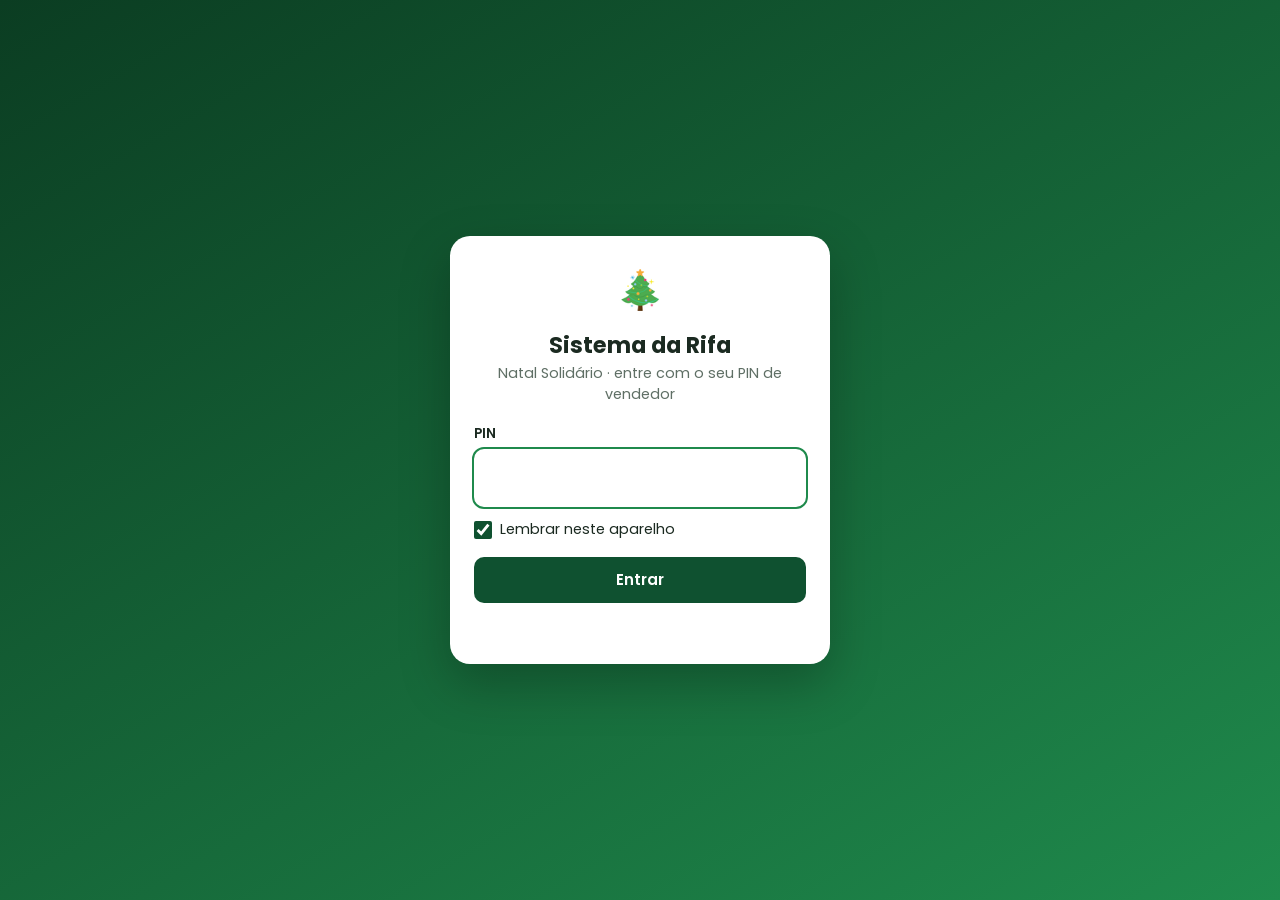
==== admin_panel.html @ fd210bef "Reestrutura a rifa: tema Black November, sistema dos vendedores e e-mail novo - Site: tema Black Nov" ====
<!DOCTYPE html>
<html lang="pt-BR">
<head>
    <meta charset="UTF-8">
    <meta name="viewport" content="width=device-width, initial-scale=1.0">
    <title>Sistema da Rifa</title>
    <meta name="robots" content="noindex, nofollow">
    <meta name="theme-color" content="#0b3d22">
    <link rel="icon" href="assets/favicon.png">
    <link rel="preconnect" href="https://fonts.googleapis.com">
    <link rel="preconnect" href="https://fonts.gstatic.com" crossorigin>
    <link href="https://fonts.googleapis.com/css2?family=Poppins:wght@400;500;600;700&display=swap" rel="stylesheet">
    <link rel="stylesheet" href="admin.css">
</head>
<body>
    <!-- LOGIN -->
    <main class="login" id="tela-login">
        <form class="login-box" id="form-login" novalidate>
            <img src="assets/favicon.png" alt="" width="48" height="48">
            <h1>Sistema da Rifa</h1>
            <p class="muted">Natal Solidário · entre com o seu PIN de vendedor</p>
            <label class="campo">
                <span>PIN</span>
                <input type="password" id="pin" inputmode="numeric" autocomplete="current-password" maxlength="12" required>
            </label>
            <label class="check"><input type="checkbox" id="lembrar" checked> Lembrar neste aparelho</label>
            <button type="submit" class="btn btn-prim largo" id="btn-entrar">Entrar</button>
            <p class="msg" id="login-msg" role="alert"></p>
        </form>
    </main>

    <!-- SISTEMA -->
    <div class="app" id="app" hidden>
      <div class="barra">
        <header class="topo">
            <div class="quem">
                <span class="ola">Olá,</span> <b id="quem-nome"></b>
                <span class="pill" id="quem-perfil"></span>
            </div>
            <div class="topo-dir">
                <span class="prog-mini" id="prog-mini" title="Números com dono"></span>
                <button type="button" class="sync" id="btn-sync" aria-label="Sincronizar">
                    <svg viewBox="0 0 24 24" width="18" height="18" fill="none" stroke="currentColor" stroke-width="2.2" stroke-linecap="round" stroke-linejoin="round" aria-hidden="true"><path d="M20 11a8 8 0 0 0-14.3-4.9L4 8"/><path d="M4 3v5h5"/><path d="M4 13a8 8 0 0 0 14.3 4.9L20 16"/><path d="M20 21v-5h-5"/></svg>
                    <span id="sync-txt">Sincronizar</span>
                </button>
                <button type="button" class="btn btn-sec peq" id="btn-sair">Sair</button>
            </div>
        </header>

        <nav class="abas" role="tablist">
            <button type="button" role="tab" data-aba="venda" aria-selected="true">Novo cadastro</button>
            <button type="button" role="tab" data-aba="vendas" aria-selected="false"><span id="aba-vendas-txt">Meus cadastros</span></button>
            <button type="button" role="tab" data-aba="ranking" aria-selected="false">Ranking</button>
            <button type="button" role="tab" data-aba="equipe" aria-selected="false" id="aba-btn-equipe" hidden>Equipe</button>
        </nav>
      </div>

        <!-- NOVO CADASTRO -->
        <section class="painel" id="aba-venda" role="tabpanel">
            <form id="form-venda" class="cartao" novalidate>
                <h2>Participante</h2>
                <div class="grid2">
                    <label class="campo"><span>Nome completo *</span><input type="text" id="v-nome" autocomplete="off" required maxlength="120"></label>
                    <label class="campo"><span>Telefone (WhatsApp) *</span><input type="tel" id="v-telefone" inputmode="tel" autocomplete="off" required placeholder="(32) 99999-9999"></label>
                    <label class="campo"><span>E-mail <small>(opcional, recebe confirmação)</small></span><input type="email" id="v-email" autocomplete="off" maxlength="120"></label>
                    <label class="campo"><span>Data de nascimento *</span><input type="date" id="v-nasc" required></label>
                </div>
                <p class="dica">Telefone ou e-mail + nascimento é o que a pessoa usa para consultar os números no site.</p>

                <h2>Números</h2>
                <div class="campo">
                    <span id="qtd-rot">Quantos números a pessoa vai escolher? *</span>
                    <div class="qtd" role="group" aria-labelledby="qtd-rot">
                        <button type="button" class="btn btn-sec" id="qtd-menos" aria-label="Diminuir">−</button>
                        <input type="number" id="v-qtd" inputmode="numeric" min="1" max="50" step="1" placeholder="0" aria-labelledby="qtd-rot">
                        <button type="button" class="btn btn-sec" id="qtd-mais" aria-label="Aumentar">+</button>
                    </div>
                </div>
                <label class="campo">
                    <span>Números escolhidos * <small>(toque na grade ou digite: 12, 15, 40-42)</small></span>
                    <input type="text" id="v-numeros" inputmode="numeric" autocomplete="off" placeholder="Escolha na grade abaixo">
                </label>
                <div class="chips" id="chips" aria-live="polite"></div>
                <button type="button" class="btn btn-sec peq" id="btn-grade" aria-expanded="true">Fechar grade</button>
                <div class="mini-grade" id="mini-grade"></div>

                <div class="resumo">
                    <span id="resumo">Informe a quantidade de números</span>
                    <button type="submit" class="btn btn-prim" id="btn-registrar" disabled>Registrar</button>
                </div>
                <p class="msg" id="venda-msg" role="alert"></p>
            </form>

            <div class="cartao sucesso" id="sucesso" hidden>
                <div class="ok-ic">✓</div>
                <h2>Cadastro feito!</h2>
                <p id="sucesso-txt"></p>
                <p class="aviso" id="sucesso-aviso" hidden></p>
                <div class="botoes">
                    <button type="button" class="btn btn-prim" id="btn-nova">Novo cadastro</button>
                    <button type="button" class="btn btn-sec" id="btn-mesmo">Mais números p/ a mesma pessoa</button>
                </div>
            </div>
        </section>

        <!-- CADASTROS -->
        <section class="painel" id="aba-vendas" role="tabpanel" hidden>
            <div class="kpis" id="kpis"></div>
            <div class="filtros cartao">
                <input type="search" id="f-busca" placeholder="Nome, telefone ou nº" aria-label="Buscar cadastros">
                <div class="fchips" id="f-status" role="group" aria-label="Filtrar por situação">
                    <button type="button" data-st="" aria-pressed="true">Todos</button>
                    <button type="button" data-st="ATIVO" aria-pressed="false">Ativos</button>
                    <button type="button" data-st="CANCELADO" aria-pressed="false">Cancelados</button>
                </div>
                <select id="f-vendedor" aria-label="Filtrar por vendedor" hidden><option value="">Todos os vendedores</option></select>
                <button type="button" class="btn btn-sec peq" id="btn-csv" hidden>Exportar CSV</button>
            </div>
            <p class="contagem muted" id="contagem"></p>
            <div class="lista" id="lista"></div>
        </section>

        <!-- RANKING -->
        <section class="painel" id="aba-ranking" role="tabpanel" hidden>
            <div class="cartao">
                <h2>Ranking de vendedores</h2>
                <p class="muted">Números cadastrados por cada vendedor (sem os cancelados) e quantas pessoas.</p>
                <ol class="ranking" id="ranking"></ol>
            </div>
        </section>

        <!-- EQUIPE (só admin) -->
        <section class="painel" id="aba-equipe" role="tabpanel" hidden>
            <form class="cartao" id="form-equipe" novalidate>
                <h2>Cadastrar pessoa da equipe</h2>
                <div class="equipe-form">
                    <label class="campo"><span>Nome *</span><input type="text" id="u-nome" autocomplete="off" maxlength="60" placeholder="Ex.: Maria Silva"></label>
                    <label class="campo"><span>Perfil</span>
                        <select id="u-perfil">
                            <option value="vendedor">Vendedor</option>
                            <option value="admin">Administrador</option>
                        </select>
                    </label>
                    <button type="submit" class="btn btn-prim" id="btn-add-user">Cadastrar</button>
                </div>
                <p class="dica">O sistema gera um PIN de 6 dígitos. Ele aparece só uma vez: repasse para a pessoa na hora.</p>
                <p class="msg" id="equipe-msg" role="alert"></p>
            </form>

            <div class="cartao pin-novo" id="pin-novo" hidden>
                <p class="muted" id="pin-novo-quem"></p>
                <p class="pin-num" id="pin-novo-num"></p>
                <p class="dica">Este PIN não aparece de novo. Se perder, gere um novo na lista abaixo.</p>
                <div class="botoes">
                    <button type="button" class="btn btn-prim" id="btn-pin-copiar">Copiar mensagem</button>
                    <a class="btn btn-sec" id="btn-pin-zap" target="_blank" rel="noopener">Enviar pelo WhatsApp</a>
                    <button type="button" class="btn btn-sec" id="btn-pin-ok">Pronto</button>
                </div>
            </div>

            <div class="cartao">
                <h2>Equipe</h2>
                <p class="muted">Quem está desativado não consegue entrar, mas os cadastros dele continuam valendo.</p>
                <div class="equipe-lista" id="equipe-lista"></div>
            </div>
        </section>
    </div>

    <div class="toast" id="toast" role="status" hidden></div>

    <script src="config.js"></script>
    <script src="api.js"></script>
    <script src="admin.js"></script>
</body>
</html>
---- admin.css ----
:root {
    --verde-900: #062814;
    --verde-800: #0b3d22;
    --verde-700: #0f5130;
    --verde-500: #1f8a4c;
    --verde-100: #e4f4ea;
    --ouro: #ffc83d;
    --amarelo: #b7791f;
    --amarelo-bg: #fdf3dc;
    --vermelho: #c0392b;
    --vermelho-bg: #fdecea;
    --fundo: #f3f6f4;
    --cartao: #ffffff;
    --borda: #dfe7e2;
    --texto: #1b2a21;
    --muted: #5f6f65;
    --raio: 14px;
    --sombra: 0 1px 2px rgba(16, 40, 24, .06), 0 2px 8px rgba(16, 40, 24, .05);
}
* { box-sizing: border-box; margin: 0; padding: 0; }
[hidden] { display: none !important; }
body { font-family: 'Poppins', system-ui, -apple-system, 'Segoe UI', Roboto, sans-serif; background: var(--fundo); color: var(--texto); line-height: 1.5; -webkit-font-smoothing: antialiased; min-height: 100vh; }
.muted { color: var(--muted); }
small { font-weight: 400; color: var(--muted); }
h2 { font-size: 1.05rem; font-weight: 700; margin-bottom: 10px; }
h2:not(:first-child) { margin-top: 18px; }

/* botões e campos */
.btn { display: inline-flex; align-items: center; justify-content: center; gap: 6px; border: 1px solid transparent; border-radius: 10px; padding: 11px 18px; font: inherit; font-weight: 600; font-size: .95rem; cursor: pointer; text-decoration: none; transition: filter .15s; }
.btn:hover { filter: brightness(.96); }
.btn:disabled { opacity: .5; cursor: not-allowed; }
.btn-prim { background: var(--verde-700); color: #fff; }
.btn-sec { background: #fff; color: var(--texto); border-color: var(--borda); }
.btn-ok { background: var(--verde-100); color: var(--verde-700); border-color: #bfe3cc; }
.btn-perigo { background: #fff; color: var(--vermelho); border-color: #f1c4bf; }
.peq { padding: 7px 12px; font-size: .85rem; }
.largo { width: 100%; }
.campo { display: block; margin-bottom: 12px; }
.campo > span { display: block; font-size: .85rem; font-weight: 600; margin-bottom: 5px; }
.campo input, .filtros input, .filtros select { width: 100%; border: 1px solid var(--borda); border-radius: 10px; padding: 11px 12px; font: inherit; font-size: 1rem; color: var(--texto); background: #fff; }
.campo input:focus, .filtros input:focus, .filtros select:focus { outline: 2px solid var(--verde-500); border-color: transparent; }
.check { display: flex; align-items: center; gap: 8px; font-size: .9rem; margin: 4px 0 16px; cursor: pointer; }
.check input { width: 18px; height: 18px; accent-color: var(--verde-700); }
.msg { min-height: 1.4em; margin-top: 10px; font-size: .92rem; font-weight: 500; }
.msg.erro { color: var(--vermelho); }
.msg.ok { color: var(--verde-700); }
.dica { font-size: .82rem; color: var(--muted); margin: -4px 0 4px; }

/* login */
.login { min-height: 100vh; display: grid; place-items: center; padding: 16px; background: linear-gradient(150deg, var(--verde-800), var(--verde-500)); }
.login-box { background: #fff; width: 100%; max-width: 380px; border-radius: 20px; padding: 30px 24px; box-shadow: 0 20px 50px rgba(0, 0, 0, .25); text-align: center; }
.login-box h1 { font-size: 1.4rem; margin-top: 8px; }
.login-box .muted { margin-bottom: 18px; font-size: .9rem; }
.login-box .campo { text-align: left; }
.login-box #pin { font-size: 1.4rem; letter-spacing: .3em; text-align: center; }

/* topo e abas */
.barra { position: sticky; top: 0; z-index: 10; }
.topo { background: var(--verde-800); color: #fff; padding: 12px 16px; display: flex; justify-content: space-between; align-items: center; gap: 10px; }
.quem { display: flex; align-items: center; gap: 6px; flex-wrap: wrap; min-width: 0; }
.quem b { white-space: nowrap; overflow: hidden; text-overflow: ellipsis; max-width: 40vw; }
.ola { opacity: .8; }
.pill { display: inline-block; font-size: .72rem; font-weight: 700; border-radius: 999px; padding: 2px 9px; background: rgba(255, 255, 255, .15); text-transform: uppercase; letter-spacing: .04em; }
.pill.admin { background: var(--ouro); color: var(--verde-900); }
.topo-dir { display: flex; align-items: center; gap: 10px; }
.prog-mini { font-size: .8rem; opacity: .85; white-space: nowrap; }
/* sincronizar: discreto; gira enquanto busca, fica vermelho se falhar */
.sync { display: inline-flex; align-items: center; gap: 6px; border: 1px solid rgba(255, 255, 255, .22); background: rgba(255, 255, 255, .08); color: #fff; border-radius: 999px; padding: 6px 11px; font: inherit; font-size: .78rem; font-weight: 500; cursor: pointer; white-space: nowrap; }
.sync:hover { background: rgba(255, 255, 255, .16); }
.sync svg { flex: none; }
.sync.girando svg { animation: gira 1s linear infinite; }
.sync.girando { cursor: progress; }
.sync.falhou { border-color: #ff9b8f; color: #ffd2cc; }
@keyframes gira { to { transform: rotate(360deg); } }
@media (max-width: 560px) {
    .sync { padding: 7px; }
    .sync span { display: none; } /* só o ícone; o texto continua no title/aria-label */
}
@media (prefers-reduced-motion: reduce) { .sync.girando svg { animation-duration: 2.5s; } }
.abas { display: flex; background: #fff; border-bottom: 1px solid var(--borda); overflow-x: auto; }
.abas button { flex: 1; min-width: max-content; border: 0; background: none; padding: 13px 14px; font: inherit; font-weight: 600; font-size: .92rem; color: var(--muted); cursor: pointer; border-bottom: 3px solid transparent; }
.abas button[aria-selected="true"] { color: var(--verde-700); border-bottom-color: var(--verde-700); }
.painel { max-width: 880px; margin: 0 auto; padding: 16px 16px 60px; }
.cartao { background: var(--cartao); border: 1px solid var(--borda); border-radius: var(--raio); padding: 18px 16px; box-shadow: var(--sombra); }
.cartao + .cartao { margin-top: 12px; }
.grid2 { display: grid; grid-template-columns: 1fr; gap: 0 14px; }
@media (min-width: 640px) { .grid2 { grid-template-columns: 1fr 1fr; } }

/* números */
.chips { display: flex; flex-wrap: wrap; gap: 6px; margin: -2px 0 10px; }
.chip { display: inline-flex; align-items: center; gap: 4px; font-size: .85rem; font-weight: 600; border-radius: 8px; padding: 3px 9px; background: var(--verde-100); color: var(--verde-700); }
.chip.ocupado { background: var(--vermelho-bg); color: var(--vermelho); }
.chip.invalido { background: #eceff1; color: #5d6b72; text-decoration: line-through; }
.chip button { border: 0; background: none; color: inherit; font-size: 1rem; line-height: 1; cursor: pointer; padding: 0 0 0 2px; }
.mini-grade { display: grid; grid-template-columns: repeat(auto-fill, minmax(42px, 1fr)); gap: 5px; max-height: 320px; overflow-y: auto; margin-top: 10px; padding: 2px; border: 1px solid var(--borda); border-radius: 10px; padding: 8px; }
.mini-grade button { aspect-ratio: 1; border: 1px solid #bfe3cc; border-radius: 8px; background: #fff; color: var(--verde-700); font: inherit; font-size: .8rem; font-weight: 600; cursor: pointer; font-variant-numeric: tabular-nums; }
.mini-grade button.sel { background: var(--verde-700); color: #fff; border-color: var(--verde-700); }
.mini-grade button:disabled { background: #eef1ef; color: #a9b4ad; border-color: transparent; cursor: not-allowed; text-decoration: line-through; }
.mini-grade.cheia button:not(.sel):not(:disabled) { opacity: .35; }
.qtd { display: flex; gap: 6px; max-width: 220px; }
.qtd .btn { width: 48px; padding: 0; font-size: 1.4rem; line-height: 1; flex: none; }
.qtd input { flex: 1; min-width: 0; text-align: center; font-size: 1.3rem; font-weight: 700; border: 1px solid var(--borda); border-radius: 10px; padding: 9px 6px; font-family: inherit; color: var(--texto); background: #fff; -moz-appearance: textfield; }
.qtd input::-webkit-outer-spin-button, .qtd input::-webkit-inner-spin-button { -webkit-appearance: none; margin: 0; }
.qtd input:focus { outline: 2px solid var(--verde-500); border-color: transparent; }
#resumo.ok { color: var(--verde-700); }

.resumo { display: flex; justify-content: space-between; align-items: center; gap: 10px; flex-wrap: wrap; margin-top: 18px; padding-top: 14px; border-top: 1px solid var(--borda); }
#resumo { font-weight: 600; }

.sucesso { text-align: center; }
.ok-ic { width: 56px; height: 56px; border-radius: 50%; background: var(--verde-100); color: var(--verde-700); display: grid; place-items: center; font-size: 1.8rem; font-weight: 700; margin: 4px auto 8px; }
.sucesso .aviso { background: var(--amarelo-bg); color: #7a5410; border-radius: 10px; padding: 8px 12px; margin-top: 10px; font-size: .9rem; }
.botoes { display: flex; gap: 8px; justify-content: center; flex-wrap: wrap; margin-top: 16px; }

/* vendas */
.kpis { display: grid; grid-template-columns: repeat(2, 1fr); gap: 10px; margin-bottom: 12px; }
@media (min-width: 640px) { .kpis { grid-template-columns: repeat(auto-fit, minmax(150px, 1fr)); } }
.kpi { background: #fff; border: 1px solid var(--borda); border-radius: var(--raio); padding: 12px 14px; box-shadow: var(--sombra); }
.kpi .v { font-size: 1.45rem; font-weight: 700; line-height: 1.2; }
.kpi .l { font-size: .8rem; color: var(--muted); }
.kpi.vd .v { color: var(--verde-700); }
.filtros { display: flex; flex-wrap: wrap; gap: 8px; align-items: center; padding: 12px; }
.filtros input[type=search] { flex: 1 1 220px; width: auto; padding: 9px 12px; font-size: .95rem; }
.filtros select { width: auto; padding: 8px 10px; font-size: .9rem; }
.fchips { display: flex; gap: 4px; flex-wrap: wrap; }
.fchips button { border: 1px solid var(--borda); background: #fff; border-radius: 999px; padding: 5px 11px; font: inherit; font-size: .82rem; font-weight: 600; color: var(--muted); cursor: pointer; }
.fchips button[aria-pressed="true"] { background: var(--verde-700); border-color: var(--verde-700); color: #fff; }
.contagem { font-size: .85rem; margin: 10px 2px 6px; }
.lista { display: flex; flex-direction: column; gap: 8px; }
.venda { background: #fff; border: 1px solid var(--borda); border-left: 4px solid var(--verde-500); border-radius: 12px; padding: 12px 14px; display: grid; grid-template-columns: auto 1fr; gap: 4px 14px; align-items: start; }
.venda.CANCELADO { border-left-color: #b0bab4; opacity: .7; }
.venda .num { font-size: 1.5rem; font-weight: 700; color: var(--verde-700); min-width: 3ch; text-align: center; font-variant-numeric: tabular-nums; line-height: 1.2; }
.venda.CANCELADO .num { color: #98a39c; text-decoration: line-through; }
.venda .nome { font-weight: 600; }
.venda .meta { font-size: .82rem; color: var(--muted); display: flex; flex-wrap: wrap; gap: 4px 12px; }
.venda .meta a { color: var(--verde-700); }
.venda .tags { display: flex; gap: 6px; flex-wrap: wrap; margin-top: 2px; }
.tag { font-size: .72rem; font-weight: 700; border-radius: 999px; padding: 1px 8px; text-transform: uppercase; letter-spacing: .03em; }
.tag.ATIVO { background: var(--verde-100); color: var(--verde-700); }
.tag.CANCELADO { background: #eceff1; color: #5d6b72; }
.venda .acoes { grid-column: 1 / -1; display: flex; gap: 6px; flex-wrap: wrap; justify-content: flex-end; margin-top: 6px; }
@media (min-width: 720px) {
    .venda { grid-template-columns: auto 1fr auto; align-items: center; }
    .venda .acoes { grid-column: 3; grid-row: 1; margin-top: 0; }
}
.vazio { text-align: center; color: var(--muted); padding: 30px 10px; }

/* ranking */
.ranking { list-style: none; display: flex; flex-direction: column; gap: 10px; margin-top: 8px; }
.ranking li { display: grid; grid-template-columns: 34px 1fr auto; gap: 4px 10px; align-items: center; padding: 8px; border-radius: 10px; }
.ranking li.eu { background: var(--verde-100); }
.ranking li.vazio { display: block; }
.ranking .pos { font-weight: 700; font-size: 1.1rem; text-align: center; }
.ranking .rn { font-weight: 600; min-width: 0; overflow: hidden; text-overflow: ellipsis; white-space: nowrap; }
.ranking .rv { font-weight: 700; color: var(--verde-700); white-space: nowrap; }
.ranking .rv small { color: var(--muted); font-weight: 500; }
.ranking .rbar { grid-column: 2 / -1; height: 8px; border-radius: 99px; background: #edf1ee; overflow: hidden; display: flex; }
.ranking .rbar i { display: block; height: 100%; background: var(--verde-500); }

/* equipe */
.campo select { width: 100%; border: 1px solid var(--borda); border-radius: 10px; padding: 11px 12px; font: inherit; font-size: 1rem; color: var(--texto); background: #fff; }
.campo select:focus { outline: 2px solid var(--verde-500); border-color: transparent; }
.equipe-form { display: grid; grid-template-columns: 1fr; gap: 0 12px; align-items: end; }
.equipe-form .btn { margin-bottom: 12px; }
@media (min-width: 640px) { .equipe-form { grid-template-columns: 1fr 200px auto; } }
.pin-novo { text-align: center; border-color: #bfe3cc; background: var(--verde-100); }
.pin-num { font-size: 2.4rem; font-weight: 700; letter-spacing: .25em; color: var(--verde-700); font-variant-numeric: tabular-nums; margin: 2px 0 4px; padding-left: .25em; }
.equipe-lista { display: flex; flex-direction: column; margin-top: 6px; }
.membro { display: grid; grid-template-columns: 1fr; gap: 6px 12px; padding: 12px 2px; border-top: 1px solid var(--borda); }
.membro:first-child { border-top: 0; }
.membro.inativo .m-nome { color: var(--muted); text-decoration: line-through; }
.m-nome { font-weight: 600; display: flex; align-items: center; gap: 6px; flex-wrap: wrap; }
.m-nome .pill { background: var(--verde-100); color: var(--verde-700); }
.m-nome .pill.admin { background: var(--ouro); color: var(--verde-900); }
.m-nome .pill.off { background: #eceff1; color: #5d6b72; }
.m-meta { font-size: .82rem; color: var(--muted); }
.membro .acoes { display: flex; gap: 6px; flex-wrap: wrap; }
@media (min-width: 640px) {
    .membro { grid-template-columns: 1fr auto; align-items: center; }
    .membro .acoes { grid-column: 2; grid-row: 1 / span 2; justify-content: flex-end; }
}

.toast { position: fixed; left: 50%; bottom: 20px; transform: translateX(-50%); background: var(--texto); color: #fff; padding: 10px 18px; border-radius: 999px; font-size: .9rem; font-weight: 500; z-index: 50; max-width: calc(100vw - 32px); text-align: center; box-shadow: 0 8px 24px rgba(0, 0, 0, .25); }
.toast.erro { background: var(--vermelho); }
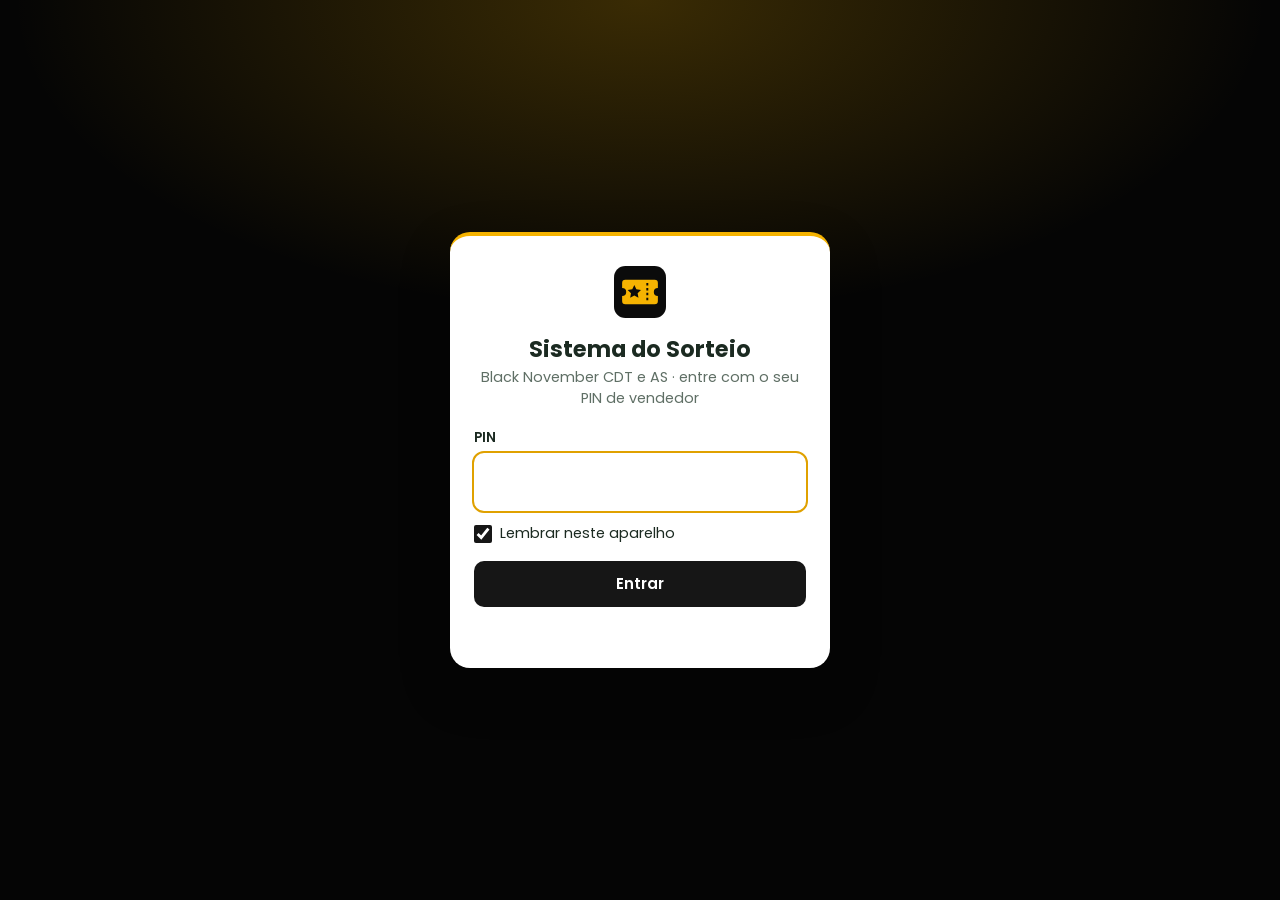
==== commit 9e0dbcec: "Tira o tema de Natal, troca rifa por sorteio e aponta links para o novo site - Ícones novos (bilhete" ====
--- a/admin_panel.html
+++ b/admin_panel.html
@@ -3,10 +3,11 @@
 <head>
     <meta charset="UTF-8">
     <meta name="viewport" content="width=device-width, initial-scale=1.0">
-    <title>Sistema da Rifa</title>
+    <title>Sistema do Sorteio</title>
     <meta name="robots" content="noindex, nofollow">
-    <meta name="theme-color" content="#0b3d22">
-    <link rel="icon" href="assets/favicon.png">
+    <meta name="theme-color" content="#0e0e0e">
+    <link rel="icon" href="assets/favicon.svg" type="image/svg+xml">
+    <link rel="icon" href="assets/favicon.png" sizes="64x64">
     <link rel="preconnect" href="https://fonts.googleapis.com">
     <link rel="preconnect" href="https://fonts.gstatic.com" crossorigin>
     <link href="https://fonts.googleapis.com/css2?family=Poppins:wght@400;500;600;700&display=swap" rel="stylesheet">
@@ -16,9 +17,9 @@
     <!-- LOGIN -->
     <main class="login" id="tela-login">
         <form class="login-box" id="form-login" novalidate>
-            <img src="assets/favicon.png" alt="" width="48" height="48">
-            <h1>Sistema da Rifa</h1>
-            <p class="muted">Natal Solidário · entre com o seu PIN de vendedor</p>
+            <img src="assets/favicon.svg" alt="" width="52" height="52">
+            <h1>Sistema do Sorteio</h1>
+            <p class="muted" id="login-sub">Entre com o seu PIN de vendedor</p>
             <label class="campo">
                 <span>PIN</span>
                 <input type="password" id="pin" inputmode="numeric" autocomplete="current-password" maxlength="12" required>
--- a/admin.css
+++ b/admin.css
@@ -1,15 +1,18 @@
 :root {
-    --verde-900: #062814;
-    --verde-800: #0b3d22;
-    --verde-700: #0f5130;
-    --verde-500: #1f8a4c;
-    --verde-100: #e4f4ea;
-    --ouro: #ffc83d;
+    /* tema Black November: preto (estrutura) + dourado (destaque) */
+    --tinta-900: #050505;
+    --tinta-800: #0e0e0e;
+    --tinta-700: #161616;
+    --destaque: #e0a100;      /* dourado para bordas, foco e barras (contraste no branco) */
+    --destaque-bg: #fff6d6;   /* dourado bem claro para fundos */
+    --destaque-borda: #f0d488;
+    --ouro: #f5b301;
+    --espera-cor: #f5b301;
     --amarelo: #b7791f;
     --amarelo-bg: #fdf3dc;
     --vermelho: #c0392b;
     --vermelho-bg: #fdecea;
-    --fundo: #f3f6f4;
+    --fundo: #f4f4f2;
     --cartao: #ffffff;
     --borda: #dfe7e2;
     --texto: #1b2a21;
@@ -29,26 +32,26 @@
 .btn { display: inline-flex; align-items: center; justify-content: center; gap: 6px; border: 1px solid transparent; border-radius: 10px; padding: 11px 18px; font: inherit; font-weight: 600; font-size: .95rem; cursor: pointer; text-decoration: none; transition: filter .15s; }
 .btn:hover { filter: brightness(.96); }
 .btn:disabled { opacity: .5; cursor: not-allowed; }
-.btn-prim { background: var(--verde-700); color: #fff; }
+.btn-prim { background: var(--tinta-700); color: #fff; }
 .btn-sec { background: #fff; color: var(--texto); border-color: var(--borda); }
-.btn-ok { background: var(--verde-100); color: var(--verde-700); border-color: #bfe3cc; }
+.btn-ok { background: var(--destaque-bg); color: var(--tinta-700); border-color: var(--destaque-borda); }
 .btn-perigo { background: #fff; color: var(--vermelho); border-color: #f1c4bf; }
 .peq { padding: 7px 12px; font-size: .85rem; }
 .largo { width: 100%; }
 .campo { display: block; margin-bottom: 12px; }
 .campo > span { display: block; font-size: .85rem; font-weight: 600; margin-bottom: 5px; }
 .campo input, .filtros input, .filtros select { width: 100%; border: 1px solid var(--borda); border-radius: 10px; padding: 11px 12px; font: inherit; font-size: 1rem; color: var(--texto); background: #fff; }
-.campo input:focus, .filtros input:focus, .filtros select:focus { outline: 2px solid var(--verde-500); border-color: transparent; }
+.campo input:focus, .filtros input:focus, .filtros select:focus { outline: 2px solid var(--destaque); border-color: transparent; }
 .check { display: flex; align-items: center; gap: 8px; font-size: .9rem; margin: 4px 0 16px; cursor: pointer; }
-.check input { width: 18px; height: 18px; accent-color: var(--verde-700); }
+.check input { width: 18px; height: 18px; accent-color: var(--tinta-700); }
 .msg { min-height: 1.4em; margin-top: 10px; font-size: .92rem; font-weight: 500; }
 .msg.erro { color: var(--vermelho); }
-.msg.ok { color: var(--verde-700); }
+.msg.ok { color: var(--tinta-700); }
 .dica { font-size: .82rem; color: var(--muted); margin: -4px 0 4px; }
 
 /* login */
-.login { min-height: 100vh; display: grid; place-items: center; padding: 16px; background: linear-gradient(150deg, var(--verde-800), var(--verde-500)); }
-.login-box { background: #fff; width: 100%; max-width: 380px; border-radius: 20px; padding: 30px 24px; box-shadow: 0 20px 50px rgba(0, 0, 0, .25); text-align: center; }
+.login { min-height: 100vh; display: grid; place-items: center; padding: 16px; background: radial-gradient(ellipse 70% 50% at 50% 0%, rgba(245, 179, 1, .22), transparent 70%), var(--tinta-900); }
+.login-box { border-top: 4px solid var(--ouro); background: #fff; width: 100%; max-width: 380px; border-radius: 20px; padding: 30px 24px; box-shadow: 0 20px 50px rgba(0, 0, 0, .25); text-align: center; }
 .login-box h1 { font-size: 1.4rem; margin-top: 8px; }
 .login-box .muted { margin-bottom: 18px; font-size: .9rem; }
 .login-box .campo { text-align: left; }
@@ -56,12 +59,12 @@
 
 /* topo e abas */
 .barra { position: sticky; top: 0; z-index: 10; }
-.topo { background: var(--verde-800); color: #fff; padding: 12px 16px; display: flex; justify-content: space-between; align-items: center; gap: 10px; }
+.topo { border-bottom: 3px solid var(--ouro); background: var(--tinta-800); color: #fff; padding: 12px 16px; display: flex; justify-content: space-between; align-items: center; gap: 10px; }
 .quem { display: flex; align-items: center; gap: 6px; flex-wrap: wrap; min-width: 0; }
 .quem b { white-space: nowrap; overflow: hidden; text-overflow: ellipsis; max-width: 40vw; }
 .ola { opacity: .8; }
 .pill { display: inline-block; font-size: .72rem; font-weight: 700; border-radius: 999px; padding: 2px 9px; background: rgba(255, 255, 255, .15); text-transform: uppercase; letter-spacing: .04em; }
-.pill.admin { background: var(--ouro); color: var(--verde-900); }
+.pill.admin { background: var(--ouro); color: var(--tinta-900); }
 .topo-dir { display: flex; align-items: center; gap: 10px; }
 .prog-mini { font-size: .8rem; opacity: .85; white-space: nowrap; }
 /* sincronizar: discreto; gira enquanto busca, fica vermelho se falhar */
@@ -79,7 +82,7 @@
 @media (prefers-reduced-motion: reduce) { .sync.girando svg { animation-duration: 2.5s; } }
 .abas { display: flex; background: #fff; border-bottom: 1px solid var(--borda); overflow-x: auto; }
 .abas button { flex: 1; min-width: max-content; border: 0; background: none; padding: 13px 14px; font: inherit; font-weight: 600; font-size: .92rem; color: var(--muted); cursor: pointer; border-bottom: 3px solid transparent; }
-.abas button[aria-selected="true"] { color: var(--verde-700); border-bottom-color: var(--verde-700); }
+.abas button[aria-selected="true"] { color: var(--tinta-900); border-bottom-color: var(--ouro); }
 .painel { max-width: 880px; margin: 0 auto; padding: 16px 16px 60px; }
 .cartao { background: var(--cartao); border: 1px solid var(--borda); border-radius: var(--raio); padding: 18px 16px; box-shadow: var(--sombra); }
 .cartao + .cartao { margin-top: 12px; }
@@ -88,27 +91,27 @@
 
 /* números */
 .chips { display: flex; flex-wrap: wrap; gap: 6px; margin: -2px 0 10px; }
-.chip { display: inline-flex; align-items: center; gap: 4px; font-size: .85rem; font-weight: 600; border-radius: 8px; padding: 3px 9px; background: var(--verde-100); color: var(--verde-700); }
+.chip { display: inline-flex; align-items: center; gap: 4px; font-size: .85rem; font-weight: 600; border-radius: 8px; padding: 3px 9px; background: var(--destaque-bg); color: var(--tinta-700); }
 .chip.ocupado { background: var(--vermelho-bg); color: var(--vermelho); }
 .chip.invalido { background: #eceff1; color: #5d6b72; text-decoration: line-through; }
 .chip button { border: 0; background: none; color: inherit; font-size: 1rem; line-height: 1; cursor: pointer; padding: 0 0 0 2px; }
 .mini-grade { display: grid; grid-template-columns: repeat(auto-fill, minmax(42px, 1fr)); gap: 5px; max-height: 320px; overflow-y: auto; margin-top: 10px; padding: 2px; border: 1px solid var(--borda); border-radius: 10px; padding: 8px; }
-.mini-grade button { aspect-ratio: 1; border: 1px solid #bfe3cc; border-radius: 8px; background: #fff; color: var(--verde-700); font: inherit; font-size: .8rem; font-weight: 600; cursor: pointer; font-variant-numeric: tabular-nums; }
-.mini-grade button.sel { background: var(--verde-700); color: #fff; border-color: var(--verde-700); }
+.mini-grade button { aspect-ratio: 1; border: 1px solid var(--destaque-borda); border-radius: 8px; background: #fff; color: var(--tinta-700); font: inherit; font-size: .8rem; font-weight: 600; cursor: pointer; font-variant-numeric: tabular-nums; }
+.mini-grade button.sel { background: var(--ouro); color: var(--tinta-900); border-color: var(--destaque); }
 .mini-grade button:disabled { background: #eef1ef; color: #a9b4ad; border-color: transparent; cursor: not-allowed; text-decoration: line-through; }
 .mini-grade.cheia button:not(.sel):not(:disabled) { opacity: .35; }
 .qtd { display: flex; gap: 6px; max-width: 220px; }
 .qtd .btn { width: 48px; padding: 0; font-size: 1.4rem; line-height: 1; flex: none; }
 .qtd input { flex: 1; min-width: 0; text-align: center; font-size: 1.3rem; font-weight: 700; border: 1px solid var(--borda); border-radius: 10px; padding: 9px 6px; font-family: inherit; color: var(--texto); background: #fff; -moz-appearance: textfield; }
 .qtd input::-webkit-outer-spin-button, .qtd input::-webkit-inner-spin-button { -webkit-appearance: none; margin: 0; }
-.qtd input:focus { outline: 2px solid var(--verde-500); border-color: transparent; }
-#resumo.ok { color: var(--verde-700); }
+.qtd input:focus { outline: 2px solid var(--destaque); border-color: transparent; }
+#resumo.ok { color: var(--tinta-700); }
 
 .resumo { display: flex; justify-content: space-between; align-items: center; gap: 10px; flex-wrap: wrap; margin-top: 18px; padding-top: 14px; border-top: 1px solid var(--borda); }
 #resumo { font-weight: 600; }
 
 .sucesso { text-align: center; }
-.ok-ic { width: 56px; height: 56px; border-radius: 50%; background: var(--verde-100); color: var(--verde-700); display: grid; place-items: center; font-size: 1.8rem; font-weight: 700; margin: 4px auto 8px; }
+.ok-ic { width: 56px; height: 56px; border-radius: 50%; background: var(--ouro); color: var(--tinta-900); display: grid; place-items: center; font-size: 1.8rem; font-weight: 700; margin: 4px auto 8px; }
 .sucesso .aviso { background: var(--amarelo-bg); color: #7a5410; border-radius: 10px; padding: 8px 12px; margin-top: 10px; font-size: .9rem; }
 .botoes { display: flex; gap: 8px; justify-content: center; flex-wrap: wrap; margin-top: 16px; }
 
@@ -118,25 +121,25 @@
 .kpi { background: #fff; border: 1px solid var(--borda); border-radius: var(--raio); padding: 12px 14px; box-shadow: var(--sombra); }
 .kpi .v { font-size: 1.45rem; font-weight: 700; line-height: 1.2; }
 .kpi .l { font-size: .8rem; color: var(--muted); }
-.kpi.vd .v { color: var(--verde-700); }
+.kpi.vd .v { color: var(--tinta-700); }
 .filtros { display: flex; flex-wrap: wrap; gap: 8px; align-items: center; padding: 12px; }
 .filtros input[type=search] { flex: 1 1 220px; width: auto; padding: 9px 12px; font-size: .95rem; }
 .filtros select { width: auto; padding: 8px 10px; font-size: .9rem; }
 .fchips { display: flex; gap: 4px; flex-wrap: wrap; }
 .fchips button { border: 1px solid var(--borda); background: #fff; border-radius: 999px; padding: 5px 11px; font: inherit; font-size: .82rem; font-weight: 600; color: var(--muted); cursor: pointer; }
-.fchips button[aria-pressed="true"] { background: var(--verde-700); border-color: var(--verde-700); color: #fff; }
+.fchips button[aria-pressed="true"] { background: var(--tinta-700); border-color: var(--tinta-700); color: #fff; }
 .contagem { font-size: .85rem; margin: 10px 2px 6px; }
 .lista { display: flex; flex-direction: column; gap: 8px; }
-.venda { background: #fff; border: 1px solid var(--borda); border-left: 4px solid var(--verde-500); border-radius: 12px; padding: 12px 14px; display: grid; grid-template-columns: auto 1fr; gap: 4px 14px; align-items: start; }
+.venda { background: #fff; border: 1px solid var(--borda); border-left: 4px solid var(--destaque); border-radius: 12px; padding: 12px 14px; display: grid; grid-template-columns: auto 1fr; gap: 4px 14px; align-items: start; }
 .venda.CANCELADO { border-left-color: #b0bab4; opacity: .7; }
-.venda .num { font-size: 1.5rem; font-weight: 700; color: var(--verde-700); min-width: 3ch; text-align: center; font-variant-numeric: tabular-nums; line-height: 1.2; }
+.venda .num { font-size: 1.5rem; font-weight: 700; color: var(--tinta-700); min-width: 3ch; text-align: center; font-variant-numeric: tabular-nums; line-height: 1.2; }
 .venda.CANCELADO .num { color: #98a39c; text-decoration: line-through; }
 .venda .nome { font-weight: 600; }
 .venda .meta { font-size: .82rem; color: var(--muted); display: flex; flex-wrap: wrap; gap: 4px 12px; }
-.venda .meta a { color: var(--verde-700); }
+.venda .meta a { color: var(--tinta-700); }
 .venda .tags { display: flex; gap: 6px; flex-wrap: wrap; margin-top: 2px; }
 .tag { font-size: .72rem; font-weight: 700; border-radius: 999px; padding: 1px 8px; text-transform: uppercase; letter-spacing: .03em; }
-.tag.ATIVO { background: var(--verde-100); color: var(--verde-700); }
+.tag.ATIVO { background: var(--destaque-bg); color: var(--tinta-700); }
 .tag.CANCELADO { background: #eceff1; color: #5d6b72; }
 .venda .acoes { grid-column: 1 / -1; display: flex; gap: 6px; flex-wrap: wrap; justify-content: flex-end; margin-top: 6px; }
 @media (min-width: 720px) {
@@ -148,30 +151,30 @@
 /* ranking */
 .ranking { list-style: none; display: flex; flex-direction: column; gap: 10px; margin-top: 8px; }
 .ranking li { display: grid; grid-template-columns: 34px 1fr auto; gap: 4px 10px; align-items: center; padding: 8px; border-radius: 10px; }
-.ranking li.eu { background: var(--verde-100); }
+.ranking li.eu { background: var(--destaque-bg); }
 .ranking li.vazio { display: block; }
 .ranking .pos { font-weight: 700; font-size: 1.1rem; text-align: center; }
 .ranking .rn { font-weight: 600; min-width: 0; overflow: hidden; text-overflow: ellipsis; white-space: nowrap; }
-.ranking .rv { font-weight: 700; color: var(--verde-700); white-space: nowrap; }
+.ranking .rv { font-weight: 700; color: var(--tinta-700); white-space: nowrap; }
 .ranking .rv small { color: var(--muted); font-weight: 500; }
 .ranking .rbar { grid-column: 2 / -1; height: 8px; border-radius: 99px; background: #edf1ee; overflow: hidden; display: flex; }
-.ranking .rbar i { display: block; height: 100%; background: var(--verde-500); }
+.ranking .rbar i { display: block; height: 100%; background: var(--destaque); }
 
 /* equipe */
 .campo select { width: 100%; border: 1px solid var(--borda); border-radius: 10px; padding: 11px 12px; font: inherit; font-size: 1rem; color: var(--texto); background: #fff; }
-.campo select:focus { outline: 2px solid var(--verde-500); border-color: transparent; }
+.campo select:focus { outline: 2px solid var(--destaque); border-color: transparent; }
 .equipe-form { display: grid; grid-template-columns: 1fr; gap: 0 12px; align-items: end; }
 .equipe-form .btn { margin-bottom: 12px; }
 @media (min-width: 640px) { .equipe-form { grid-template-columns: 1fr 200px auto; } }
-.pin-novo { text-align: center; border-color: #bfe3cc; background: var(--verde-100); }
-.pin-num { font-size: 2.4rem; font-weight: 700; letter-spacing: .25em; color: var(--verde-700); font-variant-numeric: tabular-nums; margin: 2px 0 4px; padding-left: .25em; }
+.pin-novo { text-align: center; border-color: var(--destaque-borda); background: var(--destaque-bg); }
+.pin-num { font-size: 2.4rem; font-weight: 700; letter-spacing: .25em; color: var(--tinta-700); font-variant-numeric: tabular-nums; margin: 2px 0 4px; padding-left: .25em; }
 .equipe-lista { display: flex; flex-direction: column; margin-top: 6px; }
 .membro { display: grid; grid-template-columns: 1fr; gap: 6px 12px; padding: 12px 2px; border-top: 1px solid var(--borda); }
 .membro:first-child { border-top: 0; }
 .membro.inativo .m-nome { color: var(--muted); text-decoration: line-through; }
 .m-nome { font-weight: 600; display: flex; align-items: center; gap: 6px; flex-wrap: wrap; }
-.m-nome .pill { background: var(--verde-100); color: var(--verde-700); }
-.m-nome .pill.admin { background: var(--ouro); color: var(--verde-900); }
+.m-nome .pill { background: var(--destaque-bg); color: var(--tinta-700); }
+.m-nome .pill.admin { background: var(--ouro); color: var(--tinta-900); }
 .m-nome .pill.off { background: #eceff1; color: #5d6b72; }
 .m-meta { font-size: .82rem; color: var(--muted); }
 .membro .acoes { display: flex; gap: 6px; flex-wrap: wrap; }
